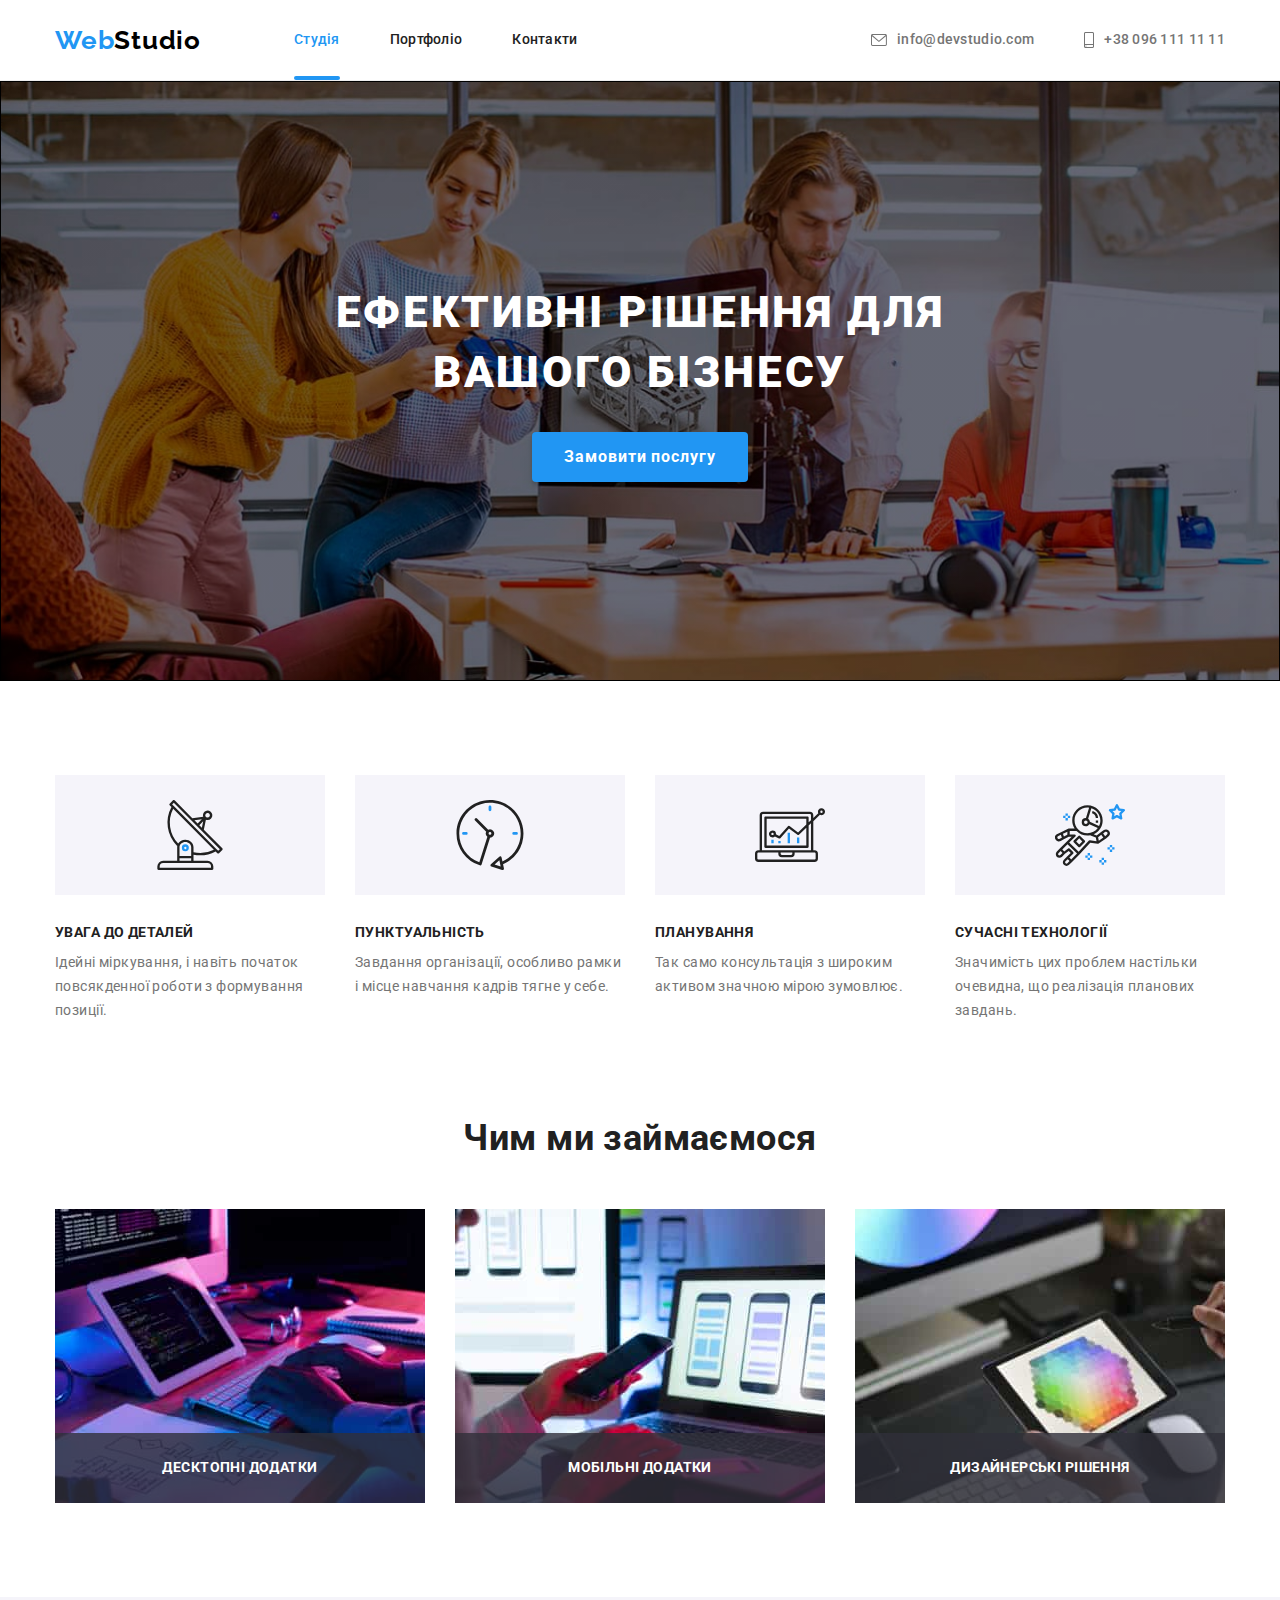
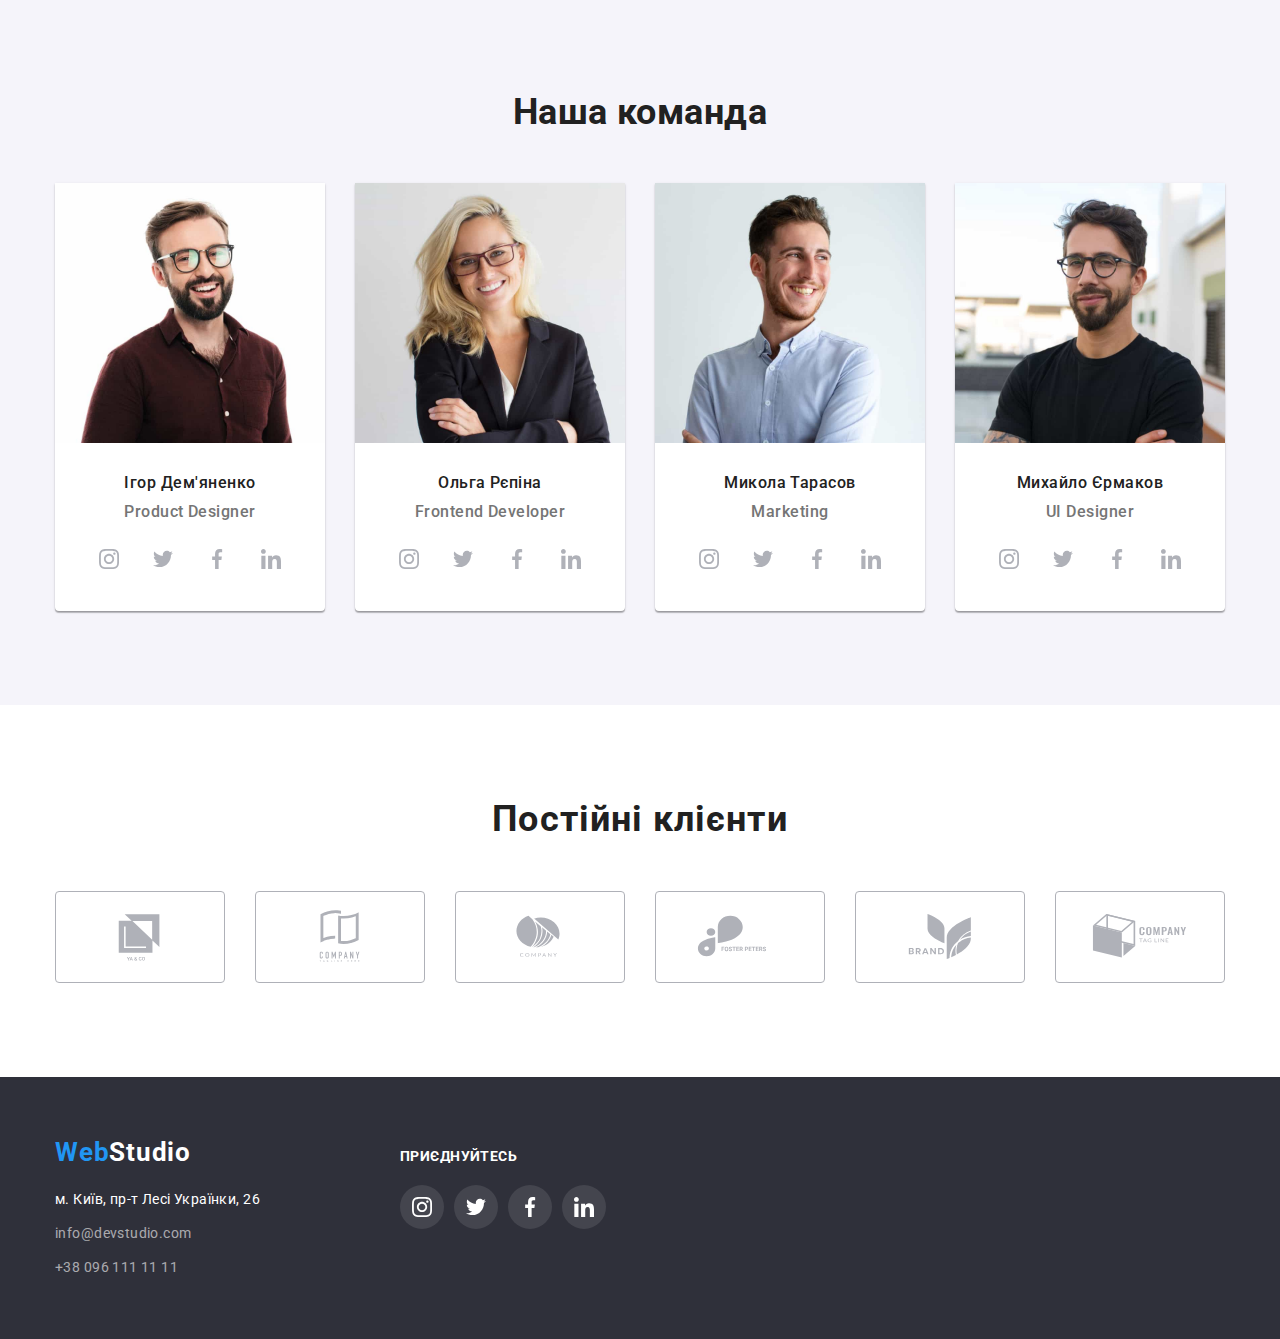
==== index.html @ c9648f17 "DZ_5" ====
<!DOCTYPE html>
<html lang="uk">
<head>
    <meta charset="UTF-8">
    <meta http-equiv="X-UA-Compatible" content="IE=edge">
    <meta name="viewport" content="width=device-width, initial-scale=1.0">
    <title>WebStudio</title>
    <link rel="preconnect" href="https://fonts.googleapis.com">
    <link rel="preconnect" href="https://fonts.gstatic.com" crossorigin>
    <link href="https://fonts.googleapis.com/css2?family=Oleo+Script&family=Raleway:wght@700&family=Roboto:wght@400;500;700;900&display=swap" rel="stylesheet">
    <link rel="stylesheet" href="https://cdnjs.cloudflare.com/ajax/libs/modern-normalize/1.1.0/modern-normalize.min.css" />
    <link rel="stylesheet" href="./css/style.css" />
</head>
<body>

    <!--Шапка сайту-->
    <header class="header">
        <div class="container nav-contact">
            <!--Навігація-->
            <nav class="header-nav">
                <a href="./index.html" class="header-logo link">
                    <span class="accent">Web</span>Studio
                </a>  
                <ul class="header-nav-list list">
                    <li class="item"><a class="header-link current link" href="./index.html">Студія</a></li>
                    <li class="item"><a class="header-link link" href="./portfolio.html">Портфоліо</a></li>
                    <li class="item"><a class="header-link link" href="">Контакти</a></li>
                </ul>
            </nav>
            
            <!--Контакти-->
            <ul class="header-contact-list list">
                <li class="item">
                    <a href="mailto:info@devstudio.com" class="header-contact header-mail link">
                        <svg width="16" height="12" class="contact-icon">
                            <use href="./images/icons.svg#icon-envelope"></use>
                        </svg>info@devstudio.com</a>
                </li>
                <li class="item">
                    <a href="tel:+380961111111" class="header-contact header-tel link">
                        <svg width="10" height="16" class="contact-icon">
                            <use href="./images/icons.svg#icon-smartphone"></use>
                        </svg>+38 096 111 11 11</a>
                </li>      
            </ul>
        </div>
    </header>

    <!--Main-->
    <main>

        <!--Герой-->
        
        <section class="section-hero">
            <h1 class="hero-title">Ефективні рішення для<br>вашого бізнесу</h1>
            <button type="button" class="hero-btn btn" data-modal-open="">Замовити послугу</button>
        </section>
       
        <section class="section-properties">
            <div class="container">
                 <!--Прихований заголовок-->
                <h2 class="visually-hidden">Необхідні властивості характеру</h2>

                <ul class="properties-list list">
                    <li class="item icon-antena">
                        <h3 class="properties-title">УВАГА ДО ДЕТАЛЕЙ</h3>
                        <p class="properties-text">Ідейні міркування, і навіть початок повсякденної роботи з формування позиції.</p>
                    </li>
                    <li class="item icon-clock">
                        <h3 class="properties-title">ПУНКТУАЛЬНІСТЬ</h3>
                        <p class="properties-text">Завдання організації, особливо рамки і місце навчання кадрів тягне у себе.</p>
                    </li>
                    <li class="item icon-diagram">
                        <h3 class="properties-title">ПЛАНУВАННЯ</h3>
                        <p class="properties-text">Так само консультація з широким активом значною мірою зумовлює.</p>
                    </li>
                    <li class="item icon-cosmo">
                        <h3 class="properties-title">СУЧАСНІ ТЕХНОЛОГІЇ</h3>
                        <p class="properties-text">Значимість цих проблем настільки очевидна, що реалізація планових завдань.</p>
                    </li>
                </ul>
            </div>
        </section>

        <section class="section-employment">
            <div class="container">
                <h2 class="employment-title">Чим ми займаємося</h2>
                <ul class="employment-list list">
                    <li class="employment-item">
                        <div class="employment-box">
                            <img src="./images/box_1.jpg" alt="картинка алгоритму" width="370">
                            <p class="image-label">Десктопні додатки</p>
                        </div>
                    </li>
                    <li class="employment-item">
                        <div class="employment-box">
                            <img src="./images/box_2.jpg" alt="картинка схеми сайту" width="370">
                            <p class="image-label">Мобільні додатки</p>
                        </div>
                    </li>
                    <li class="employment-item">
                        <div class="employment-box">
                            <img src="./images/box_3.jpg" alt="картинка вибору кольору" width="370">
                            <p class="image-label">Дизайнерські рішення</p>
                        </div>
                    </li>
                </ul>
            </div>
        </section>

        <section class="section-team">
            <div class="container">
                <h2 class="team-title">Наша команда</h2>
                <ul class="team-list list">
                    <li class="team-item">
                        <img src="./images/img_1.jpg" alt="фото Ігора Дем'яненко" width="270">
                        <h3 class="team-info">Ігор Дем'яненко</h3>
                        <p class="team-text">Product Designer</p>
                        <ul class="team-soc-list list">
                            <li class="team-soc-item">
                                <a href="#" class="team-soc-link link">
                                    <svg width="20" height="20" class="team-soc-icon">
                                        <use href="./images/icons.svg#icon-instagram"></use>
                                    </svg>
                                </a>
                            </li>
                            <li class="team-soc-item">
                                <a href="#" class="team-soc-link link">
                                    <svg width="20" height="20" class="team-soc-icon">
                                        <use href="./images/icons.svg#icon-twitter"></use>
                                    </svg>
                                </a>
                            </li>
                            <li class="team-soc-item">
                                <a href="#" class="team-soc-link link">
                                    <svg width="20" height="20" class="team-soc-icon">
                                        <use href="./images/icons.svg#icon-facebook"></use>
                                    </svg>
                                </a>
                            </a></li>
                            <li class="team-soc-item">
                                <a href="#" class="team-soc-link link">
                                    <svg width="20" height="20" class="team-soc-icon">
                                        <use href="./images/icons.svg#icon-linkedin"></use>
                                    </svg>
                                </a>
                            </li>
                        </ul>

                    </li>
                    <li class="team-item">
                        <img src="./images/img_2.jpg" alt="фото Ольги Рєпіної" width="270">
                        <h3 class="team-info">Ольга Рєпіна</h3>
                        <p class="team-text">Frontend Developer</p>
                        <ul class="team-soc-list list">
                            <li class="team-soc-item">
                                <a href="#" class="team-soc-link link">
                                    <svg width="20" height="20" class="team-soc-icon">
                                        <use href="./images/icons.svg#icon-instagram"></use>
                                    </svg>
                                </a>
                            </li>
                            <li class="team-soc-item">
                                <a href="#" class="team-soc-link link">
                                    <svg width="20" height="20" class="team-soc-icon">
                                        <use href="./images/icons.svg#icon-twitter"></use>
                                    </svg>
                                </a>
                            </li>
                            <li class="team-soc-item">
                                <a href="#" class="team-soc-link link">
                                    <svg width="20" height="20" class="team-soc-icon">
                                        <use href="./images/icons.svg#icon-facebook"></use>
                                    </svg>
                                </a>
                            </a></li>
                            <li class="team-soc-item">
                                <a href="#" class="team-soc-link link">
                                    <svg width="20" height="20" class="team-soc-icon">
                                        <use href="./images/icons.svg#icon-linkedin"></use>
                                    </svg>
                                </a>
                            </li>
                        </ul>
                    </li>
                    <li class="team-item">
                        <img src="./images/img_3.jpg" alt="фото Миколи Тарасова" width="270">
                        <h3 class="team-info">Микола Тарасов</h3>
                        <p class="team-text">Marketing</p>
                        <ul class="team-soc-list list">
                            <li class="team-soc-item">
                                <a href="#" class="team-soc-link link">
                                    <svg width="20" height="20" class="team-soc-icon">
                                        <use href="./images/icons.svg#icon-instagram"></use>
                                    </svg>
                                </a>
                            </li>
                            <li class="team-soc-item">
                                <a href="#" class="team-soc-link link">
                                    <svg width="20" height="20" class="team-soc-icon">
                                        <use href="./images/icons.svg#icon-twitter"></use>
                                    </svg>
                                </a>
                            </li>
                            <li class="team-soc-item">
                                <a href="#" class="team-soc-link link">
                                    <svg width="20" height="20" class="team-soc-icon">
                                        <use href="./images/icons.svg#icon-facebook"></use>
                                    </svg>
                                </a>
                            </a></li>
                            <li class="team-soc-item">
                                <a href="#" class="team-soc-link link">
                                    <svg width="20" height="20" class="team-soc-icon">
                                        <use href="./images/icons.svg#icon-linkedin"></use>
                                    </svg>
                                </a>
                            </li>
                        </ul>
                    </li>
                    <li class="team-item">
                        <img src="./images/img_4.jpg" alt="фото Михайла Єрмакова" width="270">
                        <h3 class="team-info">Михайло Єрмаков</h3>
                        <p class="team-text">UI Designer</p>
                        <ul class="team-soc-list list">
                            <li class="team-soc-item">
                                <a href="#" class="team-soc-link link">
                                    <svg width="20" height="20" class="team-soc-icon">
                                        <use href="./images/icons.svg#icon-instagram"></use>
                                    </svg>
                                </a>
                            </li>
                            <li class="team-soc-item">
                                <a href="#" class="team-soc-link link">
                                    <svg width="20" height="20" class="team-soc-icon">
                                        <use href="./images/icons.svg#icon-twitter"></use>
                                    </svg>
                                </a>
                            </li>
                            <li class="team-soc-item">
                                <a href="#" class="team-soc-link link">
                                    <svg width="20" height="20" class="team-soc-icon">
                                        <use href="./images/icons.svg#icon-facebook"></use>
                                    </svg>
                                </a>
                            </a></li>
                            <li class="team-soc-item">
                                <a href="#" class="team-soc-link link">
                                    <svg width="20" height="20" class="team-soc-icon">
                                        <use href="./images/icons.svg#icon-linkedin"></use>
                                    </svg>
                                </a>
                            </li>
                        </ul>

                    </li>
                </ul>
            </div>
        </section>
        <section class="section-client">
            <div class="container">
                <h2 class="client-title">Постійні клієнти</h2>
                <ul class="client-list list">
                    <li class="client-item">
                        <a href="#" class="client-link link">
                            <svg width="106" height="60" class="client-icon">
                                <use href="./images/icons.svg#icon-Logo_1"></use>
                            </svg>
                        </a>
                    </li>
                    <li class="client-item">
                        <a href="#" class="client-link link">
                            <svg width="106" height="60" class="client-icon">
                                <use href="./images/icons.svg#icon-Logo_2"></use>
                            </svg>
                        </a>
                    </li>
                    <li class="client-item">
                        <a href="#" class="client-link link">
                            <svg width="106" height="60" class="client-icon">
                                <use href="./images/icons.svg#icon-Logo_3"></use>
                            </svg>
                        </a>
                    </li>
                    <li class="client-item">
                        <a href="#" class="client-link link">
                            <svg width="106" height="60" class="client-icon">
                                <use href="./images/icons.svg#icon-Logo_4"></use>
                            </svg>
                        </a>
                    </li>
                    <li class="client-item">
                        <a href="#" class="client-link link">
                            <svg width="106" height="60" class="client-icon">
                                <use href="./images/icons.svg#icon-Logo_5"></use>
                            </svg>
                        </a>
                    </li>
                    <li class="client-item">
                        <a href="#" class="client-link link">
                            <svg width="106" height="60" class="client-icon">
                                <use href="./images/icons.svg#icon-Logo_6"></use>
                            </svg>
                        </a>
                    </li>
                </ul>
            </div>
            
        </section>
    </main>

    <!---Футер-->
    <footer class="footer">
        <div class="container footer-block">
            <div class="footer-contact">
                <a href="./index.html" class="footer-logo link">
                    <span class="accent">Web</span>Studio
                </a>
                <address>
                    <ul class="footer-contact-list list">
                        <li class="item">
                            <a href="https://goo.gl/maps/PAnnSUerjHj3gwqy8" class="footer-contact add link" target="_blank" rel="noopener noreferrer">м. Київ, пр-т Лесі Українки, 26</a>
                        </li>
                        <li class="item">
                            <a href="mailto:info@devstudio.com" class="footer-contact link">info@devstudio.com</a>
                        </li>
                        <li class="item">
                            <a href="tel:+380961111111" class="footer-contact link">+38 096 111 11 11</a>
                        </li>
                    </ul>
                </address>
            </div>
            <div class="footer-soc">
                <p class="footer-icon-text">Приєднуйтесь</p>
                <ul class="footer-soc-list list">
                    <li class="footer-soc-item">
                        <a href="#" class="footer-soc-link link">
                            <svg width="20" height="20" class="footer-soc-icon">
                                <use href="./images/icons.svg#icon-instagram"></use>
                            </svg>
                        </a>
                    </li>
                    <li class="footer-soc-item">
                        <a href="#" class="footer-soc-link link">
                            <svg width="20" height="20" class="footer-soc-icon">
                                <use href="./images/icons.svg#icon-twitter"></use>
                            </svg>
                        </a>
                    </li>
                    <li class="footer-soc-item">
                        <a href="#" class="footer-soc-link link">
                            <svg width="20" height="20" class="footer-soc-icon">
                                <use href="./images/icons.svg#icon-facebook"></use>
                            </svg>
                        </a>
                    </a></li>
                    <li class="footer-soc-item">
                        <a href="#" class="footer-soc-link link">
                            <svg width="20" height="20" class="footer-soc-icon">
                                <use href="./images/icons.svg#icon-linkedin"></use>
                            </svg>
                        </a>
                    </li>
                </ul>
            </div>
        </div>
    </footer>

   <!---Модальне вікно-->
    <div class="backdrop is-hidden" data-modal>
        <div class="modal">
          <button type="button" class="modal-close-button" data-modal-close>
            <svg class="modal-close-icon">
              <use href="./images/close-black-18dp.svg">
              </use>
            </svg>
          </button>
        </div>
    </div>
    <script src="./js/modal.js"></script>        
</body>
</html>
---- css/style.css ----
:root {
    --primary-text-color:#757575;
    --title-text-color:#212121;
    --accent-color:#2196F3;
    --primary-white-color:#ffffff;
    --background-color: #2F303A;
    --background-color_2: #F5F4FA;
    --border-color: #EEEEEE;
    --hover-color: #000000;
    --icon-color: #AFB1B8;
    --background-color-hero: #C4C4C4;
}

/*-задаємо загальні властивості-*/
body {
    font-family: 'Roboto', sans-serif;
    font-size: 14px;
    letter-spacing: 0.03em;
    color: var(--primary-text-color);
    background-color: var(--primary-white-color);
}
img {
    display: block;
    width: 100%;
    height: auto;
}
.container {
    margin-left: auto;
    margin-right: auto;
    width: 1200px;
    padding-left: 15px;
    padding-right: 15px;
}
.link {
    text-decoration: none;
}
.list {
    list-style: none;
    padding: 0;
    margin: 0;
}
 .accent {
    color: var(--accent-color);
 }
 .visually-hidden {
    position: absolute;
    width: 1px;
    height: 1px;
    margin: -1px;
    border: 0;
    padding: 0;
    
    white-space: nowrap;
    clip-path: inset(100%);
    clip: rect(0 0 0 0);
    overflow: hidden;
  }
  .btn {
    display: inline-block;
    border-radius: 4px;
    
    font-family: 'Roboto', sans-serif;
    font-size: 16px;
    text-align: center;
    border: none;
    cursor: pointer;
  }

/*---------------HEADER---------------*/
.header {
    border-bottom: 1px solid var(--border-color);
}
.header-logo {
    font-family: 'Raleway', sans-serif;
    font-weight: 700;
    font-size: 26px;
    line-height: 1.19;
    letter-spacing: 0.03em;    
    color: var(--hover-color);   
}
.header-link,
.header-contact {
    font-weight: 500;
   
    line-height: 1.14;
    letter-spacing: 0.02em;
}
.header-nav-list {
    display:flex;
    margin-left: 93px;
}
.header-nav-list .item + .item {
    margin-left: 50px;
}
.header-nav-list .header-link {
    display: block;
    padding-top: 32px;
    padding-bottom: 32px;
}
.header-nav {
    display: flex;
    align-items: center;
}
.nav-contact {
    display: flex;
    align-items: center;
}
.header-contact-list .item + .item {
    margin-left: 50px;
}
.header-contact-list {
    display: flex;
    margin-left: auto;
}
.header-link {
    position: relative;

    color: var(--title-text-color);
}
.header-nav-list .header-link:hover,
.header-nav-list .header-link:focus {
    color: var(--accent-color);
}
.header-nav-list .header-link.current {
    color: var(--accent-color);
}

.header-contact {
    width: 100%;
    height: 100%;
    display: flex;
    justify-content: center;
    align-items: center;

    color: var(--primary-text-color);   
}
.header-contact:hover,
.header-contact:focus {
    color: var(--accent-color);
}
.header-contact:hover .contact-icon,
.header-contact:focus .contact-icon {
    fill: var(--accent-color);
}
.contact-icon {
    margin-right: 10px;
    fill: currentColor;
}
.current::after {
    position: absolute;
    content: "";
    bottom: 0;
    left: 0;
    width: 100%;
    height: 4px;
    background-color: var(--accent-color);
    border-radius: 2px;
}

/*---------------HERO---------------*/
.section-hero {
    text-align: center;
    padding-top: 200px;
    padding-bottom: 200px;
    max-width: 1600px;
    height: 600px;
    margin-right: auto;
    margin-left: auto;
    background-image: linear-gradient(rgba(0, 0, 0, 0.25), rgba(0, 0, 0, 0.25)), url('../images/hero_img-min.jpg');
    background-repeat: no-repeat;
    background-size: cover;
    background-position: center;
    border: 1px solid var(--hover-color);
    background-color: var(--background-color-hero);
}
.hero-title {
    display: block;
    margin-top: 0;
    margin-bottom: 30px;

    font-weight: 900;
    font-size: 44px;
    line-height: 60px;
    letter-spacing: 0.06em;
    text-transform: uppercase;
    color: var(--primary-white-color);
}
.hero-btn {
    padding: 10px 32px;

    font-weight: 700;
    font-size: 16px;
    line-height: 30px;
    letter-spacing: 0.06em;
    
    color: var(--primary-white-color);
    background: var(--accent-color);
    box-shadow: 0px 4px 4px rgba(0, 0, 0, 0.15);
}
.hero-btn:hover,
.hero-btn:focus {
    background-color: var(--hover-color);
}

/*---------------PROPERTIES---------------*/
.section-properties {
    margin: 0;
    padding-top: 94px;
    padding-bottom: 94px;
}
.properties-list {
    display: flex;
    flex-wrap: wrap;
    margin-top: 0;
    margin-bottom: 0;
}
.properties-list > .item::before {
    display: block;
    content: "";
    height: 120px;
    background-repeat: no-repeat;
    background-position: center;
    background-color: var(--background-color_2);
    margin-bottom: 30px;
}
.icon-antena::before {
    background-image: url("../images/antenna.svg");
}
.icon-clock::before {
    background-image: url("../images/clock.svg");
}
.icon-diagram::before {
    background-image: url("../images/diagram.svg");
}
.icon-cosmo::before {
    background-image: url("../images/astronaut.svg");
}
.properties-title {
    margin-top: 0;
    margin-bottom: 10px;

    font-weight: 700;
    font-size: 14px;
    line-height: 1.14;
    letter-spacing: 0.03em;
    text-transform: uppercase;
    color: var(--title-text-color);
}
.properties-list .item {
    width: 270px;
}
.properties-list .item + .item {
    margin-left: 30px;
}    
.properties-text {
    margin-top: 0;
    margin-bottom: 0;
    line-height: 1.71;
}

/*---------------EMPLOYMENT---------------*/
.section-employment {
    margin: 0;
    padding-bottom: 94px;

    text-align: center;
}
.employment-list {
    display: flex;
}
.employment-list > .employment-item {
    width: calc((100% - 60px) / 3);
    margin-top: 0;
    margin-bottom: 0;
    margin-right: 30px;
}
.employment-list > .employment-item:nth-child(3n) {
    margin-right: 0;
}
.employment-title,
.team-title {
    font-weight: 700;
    font-size: 36px;
    line-height: 1.17;
    color: var(--title-text-color);
}
.employment-title {
    margin-top: 0;
    margin-bottom: 50px;
}
.employment-box {
    position: relative;
}
.image-label {
    position: absolute;
    left: 0;
    bottom: 0;
    padding-top: 27px;
    padding-bottom: 27px;
    margin-bottom: 0;
    width: 100%;

    font-weight: 700;
    font-size: 14px;
    line-height: 1.14;
    text-align: center;
    letter-spacing: 0.03em;
    text-transform: uppercase;

    color: var(--primary-white-color);
    background: rgba(47, 48, 58, 0.8);


}

/*---------------TEAM---------------*/
.section-team {
    padding-top: 94px;
    padding-bottom: 94px;

    text-align: center;

    background-color: var(--background-color_2);
}
.team-list > .team-item + .team-item {
    margin-left: 30px;
}
.team-list {
    display: flex;
}
.team-list > .team-item {
    width: 270px;
    
    background: var(--primary-white-color);
    box-shadow: 0px 1px 3px rgba(0, 0, 0, 0.12), 0px 1px 1px rgba(0, 0, 0, 0.14), 0px 2px 1px rgba(0, 0, 0, 0.2);
    border-radius: 0px 0px 4px 4px;
}
.team-title {
    margin-top: 0;
    margin-bottom: 50px;
}
.team-info,
.team-text {
    font-weight: 500;
    font-size: 16px;
    line-height: 1.19;
    text-align: center;
    letter-spacing: 0.03em;
    color: var(--title-text-color);
}
.team-info {
    margin-top: 30px;
    margin-bottom: 10px;
}
.team-text {
    margin-top: 0;
    margin-bottom: 16px;

    color: var(--primary-text-color);
}
.team-soc-list {
    display: flex;
    justify-content: center;
    align-items: center;
    margin-bottom: 30px;
}
.team-soc-item {
    width: 44px;
    height: 44px;
}
.team-soc-item:not(:last-child) {
    margin-right: 10px;
}
.team-soc-link {
    width: 100%;
    height: 100%;
    display: flex;
    background-color: var(--primary-white-color);
    border-radius: 50%;
    justify-content: center;
    align-items: center;
    color: var(--icon-color);
}
.team-soc-link:hover {
    background-color: var(--accent-color);
    fill: var(--primary-white-color);
}
.team-soc-link:hover .team-soc-icon{
    fill: var(--primary-white-color);
}
.team-soc-icon {
    fill: currentColor;
}

/*---------------CLIENT---------------*/
.section-client {
    padding-top: 94px;
    padding-bottom: 94px;

    text-align: center;
    background-color: var(--primary-white-color);
}
.client-title {
    margin-top: 0;
    margin-bottom: 50px;

    font-weight: 700;
    font-size: 36px;
    line-height: 1.16;
    text-align: center;
    letter-spacing: 0.03em;
    color: var(--title-text-color);
}
.client-list {
    display: flex;
    justify-content: center;
    align-items: center;
}
.client-item {    
    width: 172px;
    height: 92px;
}
.client-item:not(:last-child) {
    margin-right: 30px;
}
.client-item:hover,
.client-item:focus {
    border: 1px solid var(--accent-color);
}
.client-link {
    width: 100%;
    height: 100%;
    display: flex;
    justify-content: center;
    align-items: center;
    color: var(--icon-color);
    border: 1px solid var(--icon-color);
    border-radius: 4px;
}
.client-link:hover,
.client-link:focus {
    fill: var(--accent-color);
    border: 1px solid var(--accent-color);
}
.client-link:hover .client-icon {
    fill: var(--accent-color);
}
.client-icon {
    fill: currentColor;
}

/*---------------PORTFOLIO---------------*/
.section-portfolio {
    margin-top: 0;
    margin-bottom: 94px;
    padding-top: 94px;
}
.portfolio-list {
    display: flex;
    justify-content: center;
    margin-bottom: 34px;
}
.portfolio-list .item + .item {
    margin-left: 8px;  
}
.portfolio-btn {
    padding: 6px 22px;
    margin-top: 0;

    font-weight: 500;
    line-height: 1.63;
    letter-spacing: 0.03em;
    color: var(--title-text-color);
    background: var(--background-color_2);
    border-radius: 4px;
}
.portfolio-btn:hover,
.portfolio-btn:focus {
    color: var(--primary-white-color);
    background: var(--accent-color);
    box-shadow: 0px 3px 1px rgba(0, 0, 0, 0.1), 0px 1px 2px rgba(0, 0, 0, 0.08), 0px 2px 2px rgba(0, 0, 0, 0.12);
}
.portfolio-item {
    padding-top: 20px;
    padding-right: 24px;
    padding-bottom: 20px;
    padding-left: 24px;
}
.portfolio-link {
    display: block;
    background: var(--primary-white-color);
    border-right: 1px solid var(--border-color);
    border-bottom: 1px solid var(--border-color);
    border-left: 1px solid var(--border-color);  
}
.portfolio-link:hover,
.portfolio-link:focus {
    box-shadow: 0px 1px 1px rgba(0, 0, 0, 0.12), 0px 4px 4px rgba(0, 0, 0, 0.06), 1px 4px 6px rgba(0, 0, 0, 0.16);
}
.portfolio-img-list {
    display: flex;
    flex-wrap: wrap;
}
.portfolio-img-list > .item {
    width: calc((100% - 60px) / 3);
    margin-right: 30px;
    margin-bottom: 30px;

    background: var(--primary-white-color);
}
.portfolio-img-list >.item:nth-child(3n) {
    margin-right: 0;
}
.portfolio-img-list >.item:nth-last-child(-n + 3) {
    margin-bottom: 0;
}
.portfolio-title {
    margin-top: 20px;
    margin-right: 24px;
    margin-left: 24px;
    margin-bottom: 4px;

    font-weight: 700;
    font-size: 18px;
    line-height: 2.00;
    letter-spacing: 0.06em;
    color: var(--title-text-color);
}
.portfolio-text {
    margin-top: 0;
    margin-right: 24px;
    margin-bottom: 20px;
    margin-left: 24px;

    font-size: 16px;
    line-height: 1.86x;
    letter-spacing: 0.03em;
    color: var(--primary-text-color);
}

/*---------------FOOTER---------------*/
.footer {
    padding-top: 60px;
    padding-bottom: 60px;
    margin-right: auto;
    margin-left: auto;

    background-color: var(--background-color);
}
.footer-logo{
    display: inline-block;
    margin-top: 0;
    margin-bottom: 20px;

    font-weight: 700;
    font-size: 26px;
    line-height: 1.19;
    letter-spacing: 0.03em;
    color: var(--primary-white-color);
}
.footer-contact-list .item:not(:last-of-type) {
    margin-top: 0;
    margin-bottom: 10px;
}
.footer-contact a[href="https://goo.gl/maps/PAnnSUerjHj3gwqy8"] {
    color: var(--primary-white-color);
}    
.footer-contact {
    font-style: normal;
    line-height: 1.71;
    letter-spacing: 0.03em;
    color: rgba(255, 255, 255, 0.6);
}
.footer-contact:hover,
.footer-contact:focus {
    color: var(--accent-color);
}
.add {
    color: var(--primary-white-color);
}
.footer-icon-text {
    margin-top: 0;
    margin-bottom: 20px;
    font-weight: 700;
    font-size: 14px;
    line-height: 1.14;
    letter-spacing: 0.03em;
    text-transform: uppercase;
    color:var(--primary-white-color)
}
.footer-soc-list {
    display: flex;
    justify-content: center;
    align-items: center;
}
.footer-soc-item {
    width: 44px;
    height: 44px;
}
.footer-soc-item:not(:last-child) {
    margin-right: 10px;
}
.footer-soc-link {
    width: 100%;
    height: 100%;
    display: flex;
    justify-content: center;
    align-items: center;

    background-color: rgba(255, 255, 255, 0.1);
    border-radius: 50%;
    color: var(--primary-white-color);
}
.footer-soc-link:hover {
    background-color: var(--accent-color);
}
.footer-soc-icon {
    fill: currentColor;
}
.footer-block {
    display: flex;
    align-items: baseline;
}
.footer-contact {
    margin-right: 70px;
}

/*---------------MODAL---------------*/
.backdrop.is-hidden{
    opacity: 0;
    pointer-events: none;
    
}
.backdrop {
    position: fixed;
    top: 0;
    left: 0;
    width: 100%;
    height: 100%;
    background-color: rgba(0, 0, 0, 0.2);
    transition: opacity 250ms cubic-bezier(0.4, 0, 0.2, 1);
}
.modal{
    position: absolute;
    top: 50%;
    left: 50%;
    transform: translate(-50%, -50%);

    width: 528px;
    height: 581px;

    background-color: var(--primary-white-color);
    box-shadow: 0px 1px 3px rgba(0, 0, 0, 0.12), 0px 1px 1px rgba(0, 0, 0, 0.14), 0px 2px 1px rgba(0, 0, 0, 0.2);
    border-radius: 4px;
}
.modal-close-button {
    position: absolute;
    top: 8px;
    right: 8px;

    padding: 0;
    width: 30px;
    height: 30px;
    border-radius: 50%;
    fill: var(--hover-color);
}
.modal-close-icon {
    width: 18px;
    height: 18px;
    fill: var(--hover-color);
    z-index: 3;
}
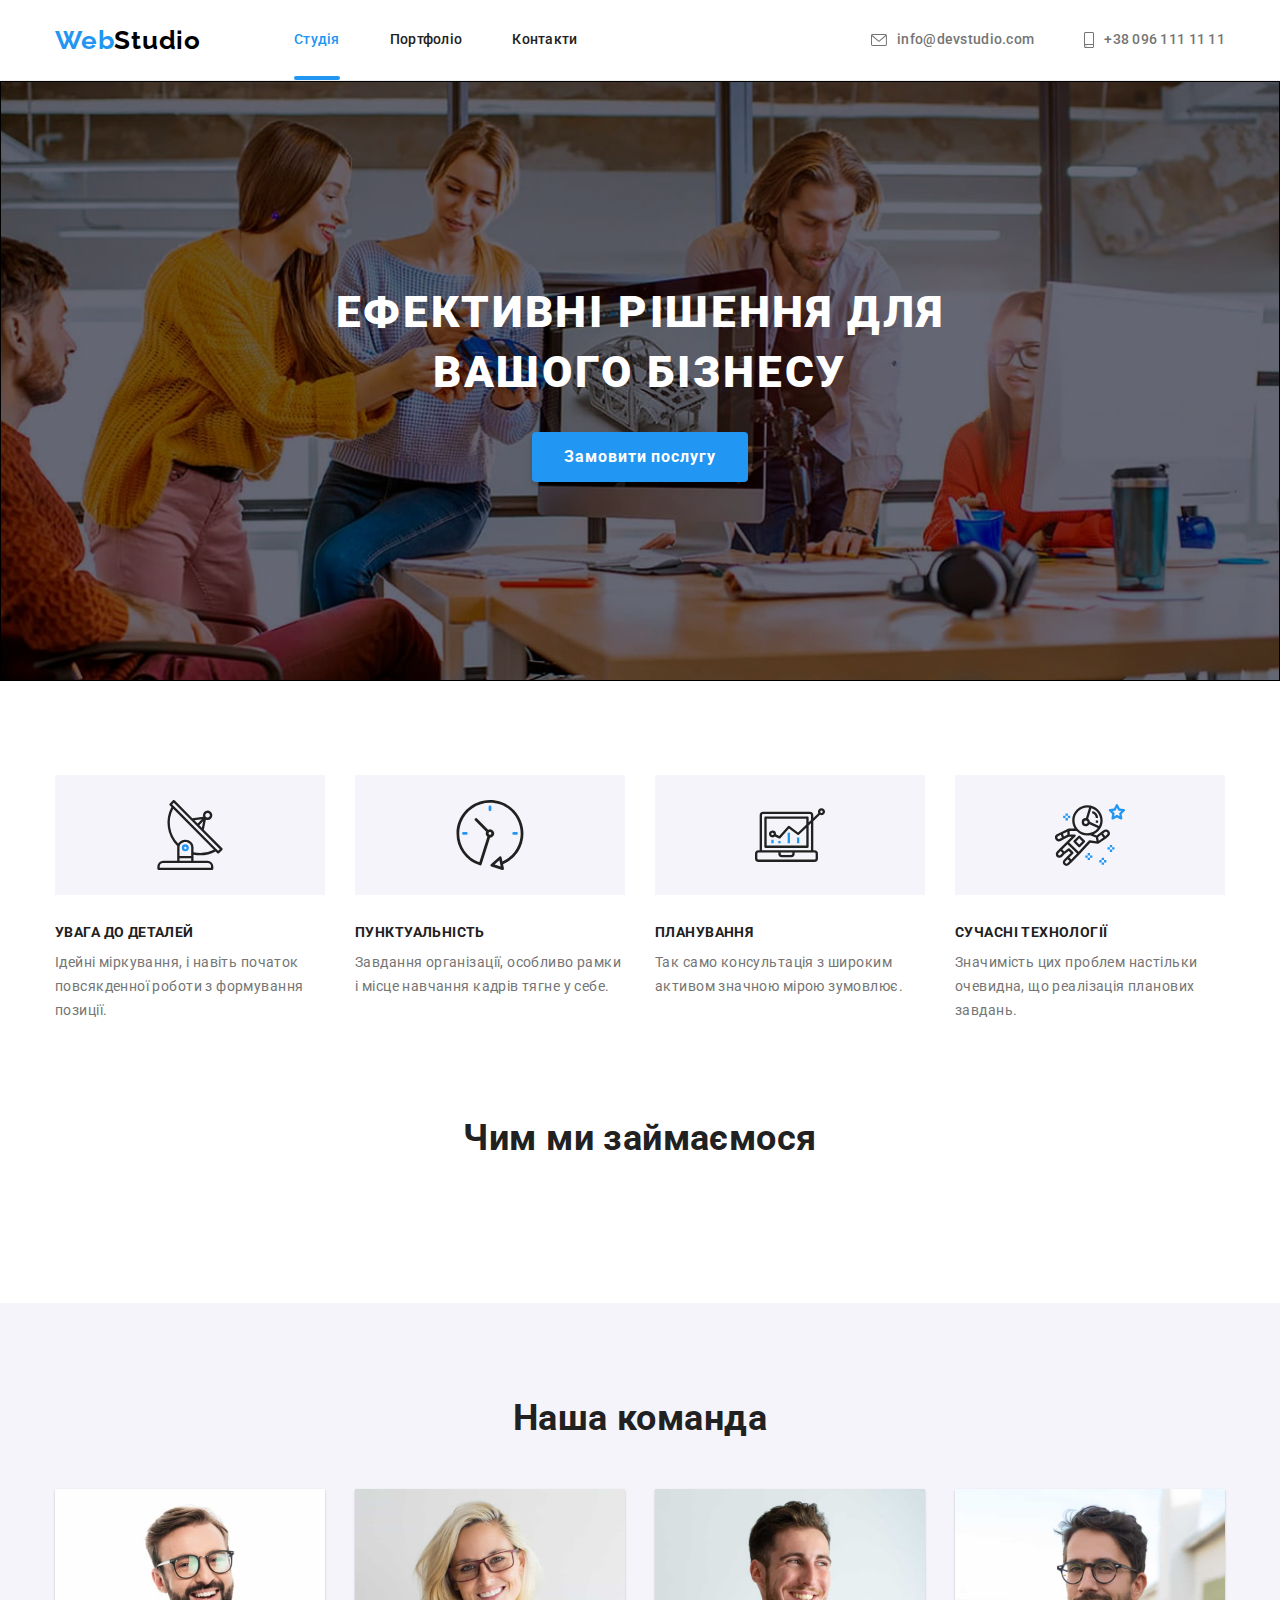
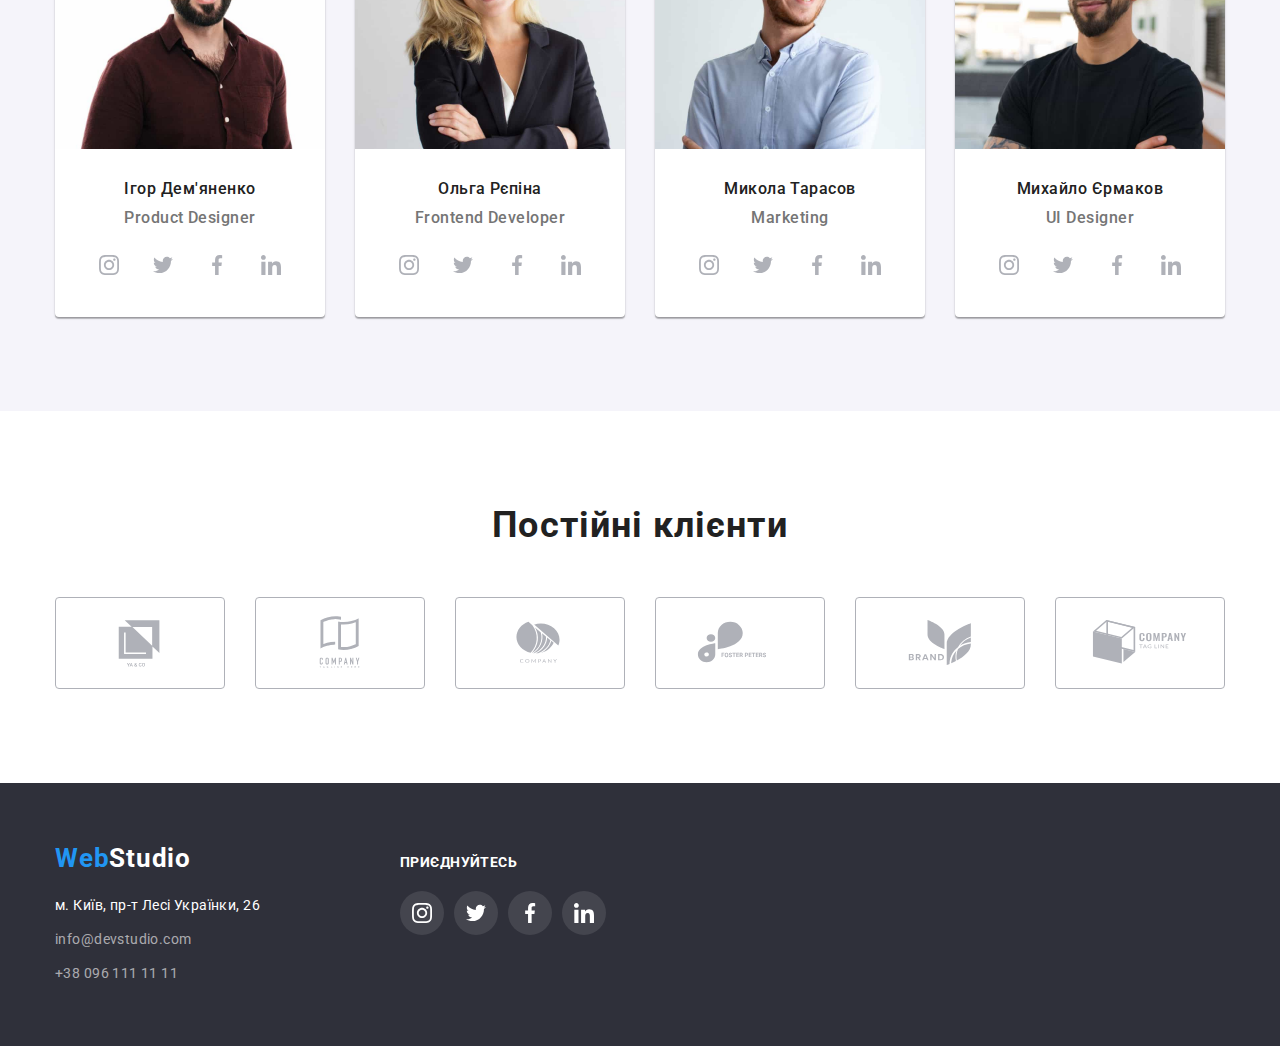
==== commit 11405968: "DZ_5" ====
--- a/index.html
+++ b/index.html
@@ -370,9 +370,8 @@
     <div class="backdrop is-hidden" data-modal>
         <div class="modal">
           <button type="button" class="modal-close-button" data-modal-close>
-            <svg class="modal-close-icon">
-              <use href="./images/close-black-18dp.svg">
-              </use>
+            <svg width="20" height="20" class="modal-close-icon">
+              <use href="../Vector.svg"></use>
             </svg>
           </button>
         </div>
--- a/css/style.css
+++ b/css/style.css
@@ -267,8 +267,22 @@
 }
 .employment-list {
     display: flex;
+
+    position: relative;
+    overflow: hidden;
+}
+.employment-list:hover {
+    transform: translateY(0);
 }
 .employment-list > .employment-item {
+    position: absolute;
+    top: 0;
+    left: 0;
+    width: 100%;
+    height: 100%;
+    transform: translateY(-100%);
+    transition: transform 250ms ease;
+
     width: calc((100% - 60px) / 3);
     margin-top: 0;
     margin-bottom: 0;
@@ -287,30 +301,6 @@
 .employment-title {
     margin-top: 0;
     margin-bottom: 50px;
-}
-.employment-box {
-    position: relative;
-}
-.image-label {
-    position: absolute;
-    left: 0;
-    bottom: 0;
-    padding-top: 27px;
-    padding-bottom: 27px;
-    margin-bottom: 0;
-    width: 100%;
-
-    font-weight: 700;
-    font-size: 14px;
-    line-height: 1.14;
-    text-align: center;
-    letter-spacing: 0.03em;
-    text-transform: uppercase;
-
-    color: var(--primary-white-color);
-    background: rgba(47, 48, 58, 0.8);
-
-
 }
 
 /*---------------TEAM---------------*/
@@ -629,7 +619,7 @@
 .backdrop.is-hidden{
     opacity: 0;
     pointer-events: none;
-    
+    overflow: visible;
 }
 .backdrop {
     position: fixed;
@@ -655,19 +645,11 @@
 }
 .modal-close-button {
     position: absolute;
-    top: 8px;
-    right: 8px;
-
-    padding: 0;
+    top: 10px;
+    right: 10px;
     width: 30px;
     height: 30px;
+    background-color: transparent;
+    border: 1px solid #999999;
     border-radius: 50%;
-    fill: var(--hover-color);
-}
-.modal-close-icon {
-    width: 18px;
-    height: 18px;
-    fill: var(--hover-color);
-    z-index: 3;
-}
-  +}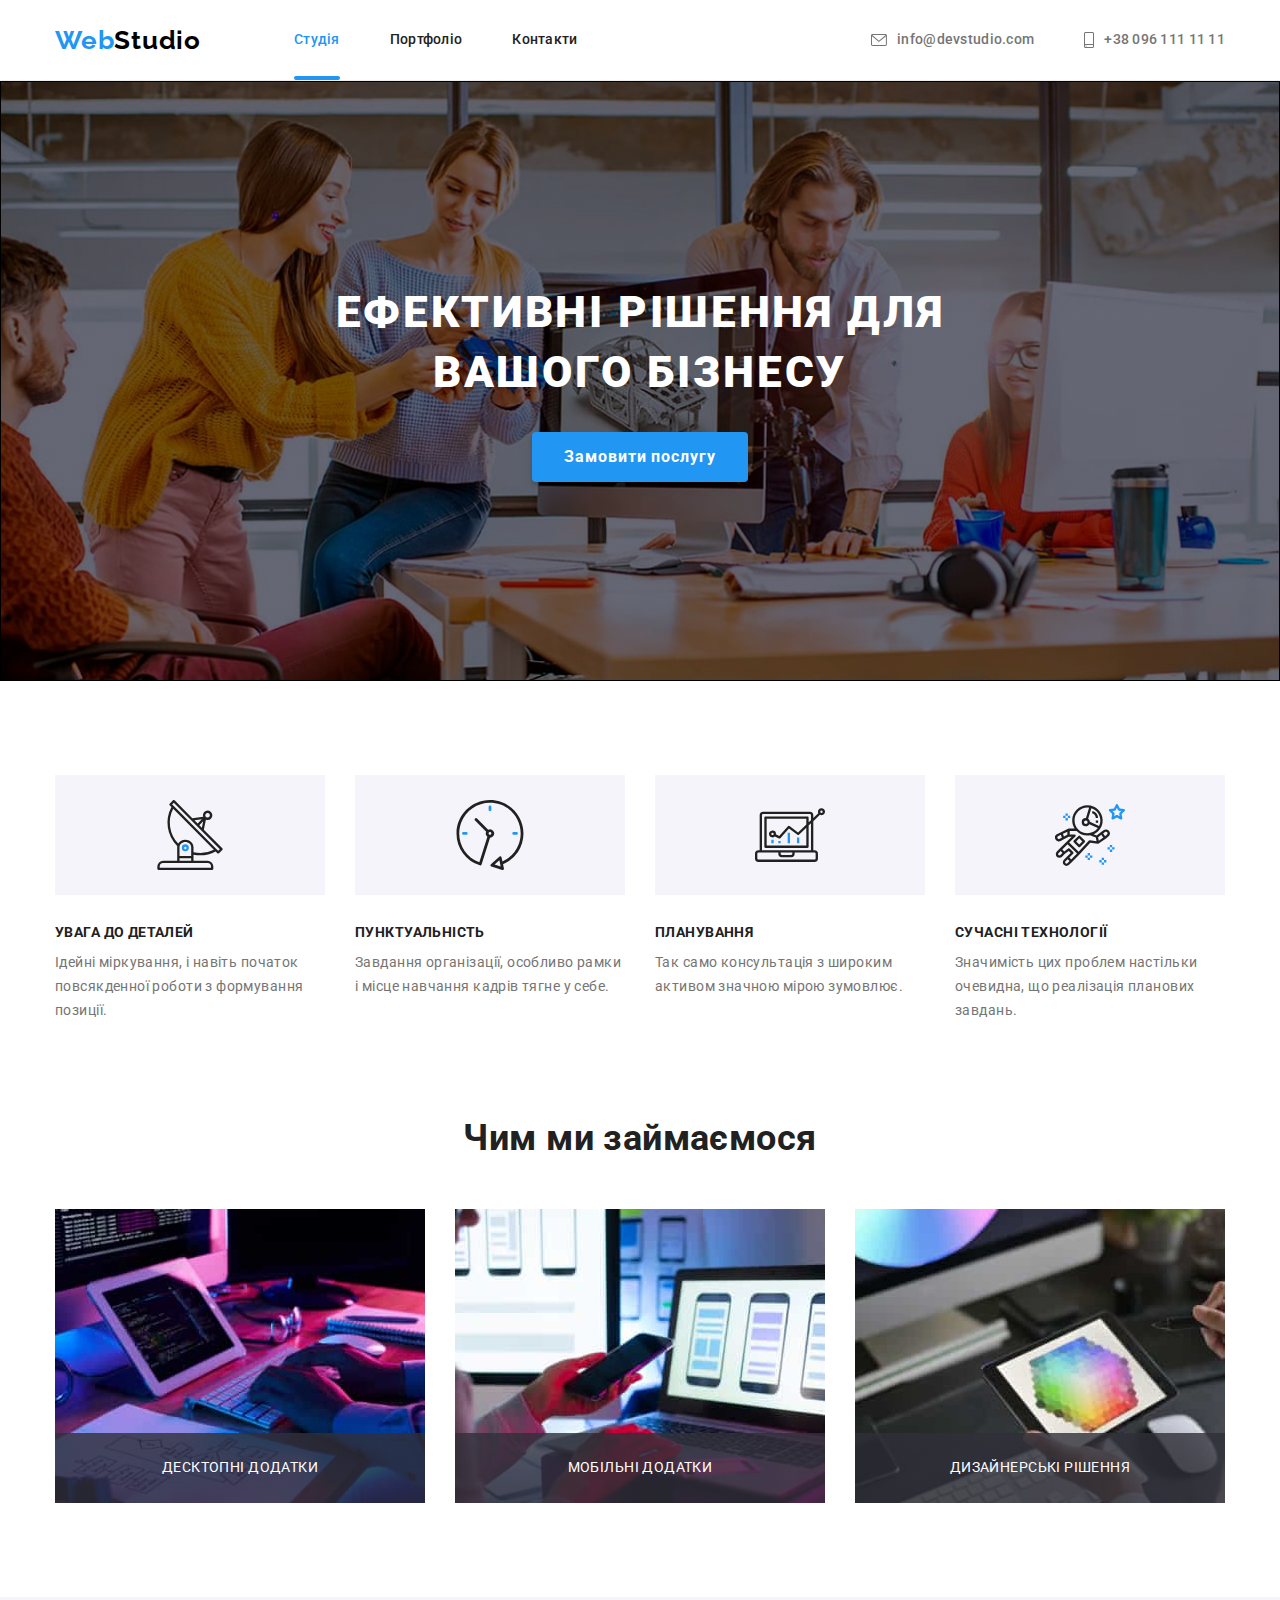
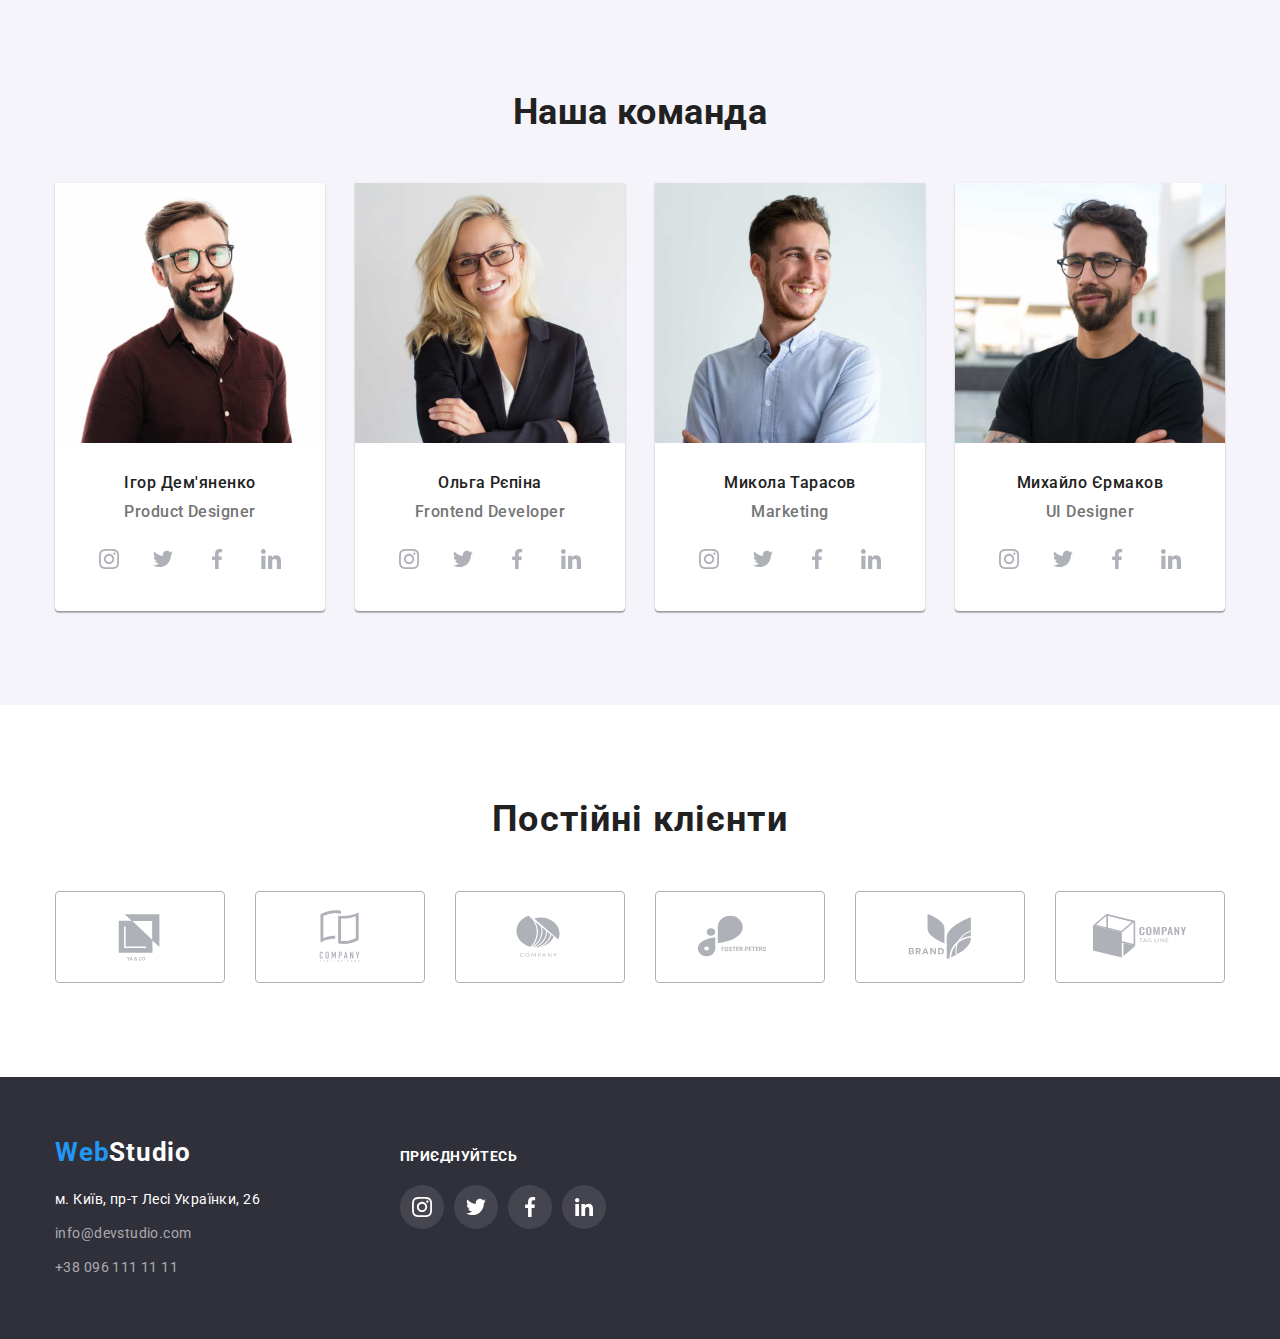
==== commit 5efff6a9: "DZ_5" ====
--- a/index.html
+++ b/index.html
@@ -356,7 +356,7 @@
                     </a></li>
                     <li class="footer-soc-item">
                         <a href="#" class="footer-soc-link link">
-                            <svg width="20" height="20" class="footer-soc-icon">
+                            <svg width="18" height="18" class="footer-soc-icon">
                                 <use href="./images/icons.svg#icon-linkedin"></use>
                             </svg>
                         </a>
--- a/css/style.css
+++ b/css/style.css
@@ -116,6 +116,7 @@
     position: relative;
 
     color: var(--title-text-color);
+    transition: color 250ms linear;
 }
 .header-nav-list .header-link:hover,
 .header-nav-list .header-link:focus {
@@ -132,7 +133,8 @@
     justify-content: center;
     align-items: center;
 
-    color: var(--primary-text-color);   
+    color: var(--primary-text-color);
+    transition: color 250ms linear;   
 }
 .header-contact:hover,
 .header-contact:focus {
@@ -145,6 +147,7 @@
 .contact-icon {
     margin-right: 10px;
     fill: currentColor;
+    transition: fill 250ms linear;
 }
 .current::after {
     position: absolute;
@@ -267,22 +270,8 @@
 }
 .employment-list {
     display: flex;
-
-    position: relative;
-    overflow: hidden;
-}
-.employment-list:hover {
-    transform: translateY(0);
 }
 .employment-list > .employment-item {
-    position: absolute;
-    top: 0;
-    left: 0;
-    width: 100%;
-    height: 100%;
-    transform: translateY(-100%);
-    transition: transform 250ms ease;
-
     width: calc((100% - 60px) / 3);
     margin-top: 0;
     margin-bottom: 0;
@@ -302,6 +291,29 @@
     margin-top: 0;
     margin-bottom: 50px;
 }
+.employment-box {
+    position: relative;
+    top: 0;
+    left: 0;
+    width: 100%;
+}
+.image-label {
+    position: absolute;
+    bottom: 0;
+    padding-top: 27px;
+    padding-bottom: 27px;
+    width: 100%;
+    margin-bottom: 0;
+
+    font-size: 14px;
+    line-height: 1.14;
+    text-align: center;
+    letter-spacing: 0.03em;
+    text-transform: uppercase;
+    
+    color: var(--primary-white-color);
+    background: rgba(47, 48, 58, 0.8);
+    }
 
 /*---------------TEAM---------------*/
 .section-team {
@@ -370,6 +382,7 @@
     justify-content: center;
     align-items: center;
     color: var(--icon-color);
+    transition: background-color 250ms linear, color 250ms linear;
 }
 .team-soc-link:hover {
     background-color: var(--accent-color);
@@ -409,6 +422,7 @@
 .client-item {    
     width: 172px;
     height: 92px;
+    transition: border 1000ms linear;
 }
 .client-item:not(:last-child) {
     margin-right: 30px;
@@ -437,6 +451,7 @@
 }
 .client-icon {
     fill: currentColor;
+    transition: fill 1000ms linear;
 }
 
 /*---------------PORTFOLIO---------------*/
@@ -463,6 +478,7 @@
     color: var(--title-text-color);
     background: var(--background-color_2);
     border-radius: 4px;
+    transition: color 250ms linear, background-color 250ms linear;
 }
 .portfolio-btn:hover,
 .portfolio-btn:focus {
@@ -475,6 +491,31 @@
     padding-right: 24px;
     padding-bottom: 20px;
     padding-left: 24px;
+}
+.portfolio-link:hover .portfolio-cover-text {
+    transform: translateY(0);
+}
+.portfolio-thumb {
+    position: relative;
+    overflow: hidden;
+}
+.portfolio-cover-text {
+    position: absolute;
+    top: 0;
+    margin: 0;
+
+    color: var(--primary-white-color);
+    background-color: var(--accent-color);
+    font-weight: 400;
+    font-size: 18px;
+    line-height: 1.56;
+    letter-spacing: 0.03em;
+    text-align: center;
+
+    padding: 63px 24px;
+    height: 100%;
+    transform: translateY(100%);
+    transition: transform 250ms linear;
 }
 .portfolio-link {
     display: block;
@@ -560,6 +601,7 @@
     line-height: 1.71;
     letter-spacing: 0.03em;
     color: rgba(255, 255, 255, 0.6);
+    transition: color 250ms linear;
 }
 .footer-contact:hover,
 .footer-contact:focus {
@@ -600,6 +642,7 @@
     background-color: rgba(255, 255, 255, 0.1);
     border-radius: 50%;
     color: var(--primary-white-color);
+    transition: background-color 250ms linear;
 }
 .footer-soc-link:hover {
     background-color: var(--accent-color);
@@ -616,40 +659,48 @@
 }
 
 /*---------------MODAL---------------*/
-.backdrop.is-hidden{
-    opacity: 0;
-    pointer-events: none;
-    overflow: visible;
-}
 .backdrop {
     position: fixed;
     top: 0;
-    left: 0;
     width: 100%;
     height: 100%;
     background-color: rgba(0, 0, 0, 0.2);
-    transition: opacity 250ms cubic-bezier(0.4, 0, 0.2, 1);
+    transition: opacity 250ms cubic-bezier(0.4, 0, 0.2, 1), visibility 250ms cubic-bezier(0.4, 0, 0.2, 1);
 }
 .modal{
     position: absolute;
     top: 50%;
     left: 50%;
-    transform: translate(-50%, -50%);
+    transform: translate(-50%, -50%) scale(1) rotate(0);
 
     width: 528px;
-    height: 581px;
+    min-height: 581px;
 
     background-color: var(--primary-white-color);
     box-shadow: 0px 1px 3px rgba(0, 0, 0, 0.12), 0px 1px 1px rgba(0, 0, 0, 0.14), 0px 2px 1px rgba(0, 0, 0, 0.2);
     border-radius: 4px;
+    transition: transform 250ms cubic-bezier(0.4, 0, 0.2, 1);
+}
+.backdrop.is-hidden .modal {
+    transform: translate(-50%, -50%) scale(0) rotate(180deg);
 }
 .modal-close-button {
     position: absolute;
     top: 10px;
     right: 10px;
+    display: flex;
+    align-items: center;
+    justify-content: center;
+     
     width: 30px;
     height: 30px;
+
     background-color: transparent;
     border: 1px solid #999999;
     border-radius: 50%;
+}
+.is-hidden {
+    opacity: 0;
+    visibility: hidden;
+    pointer-events: none;
 }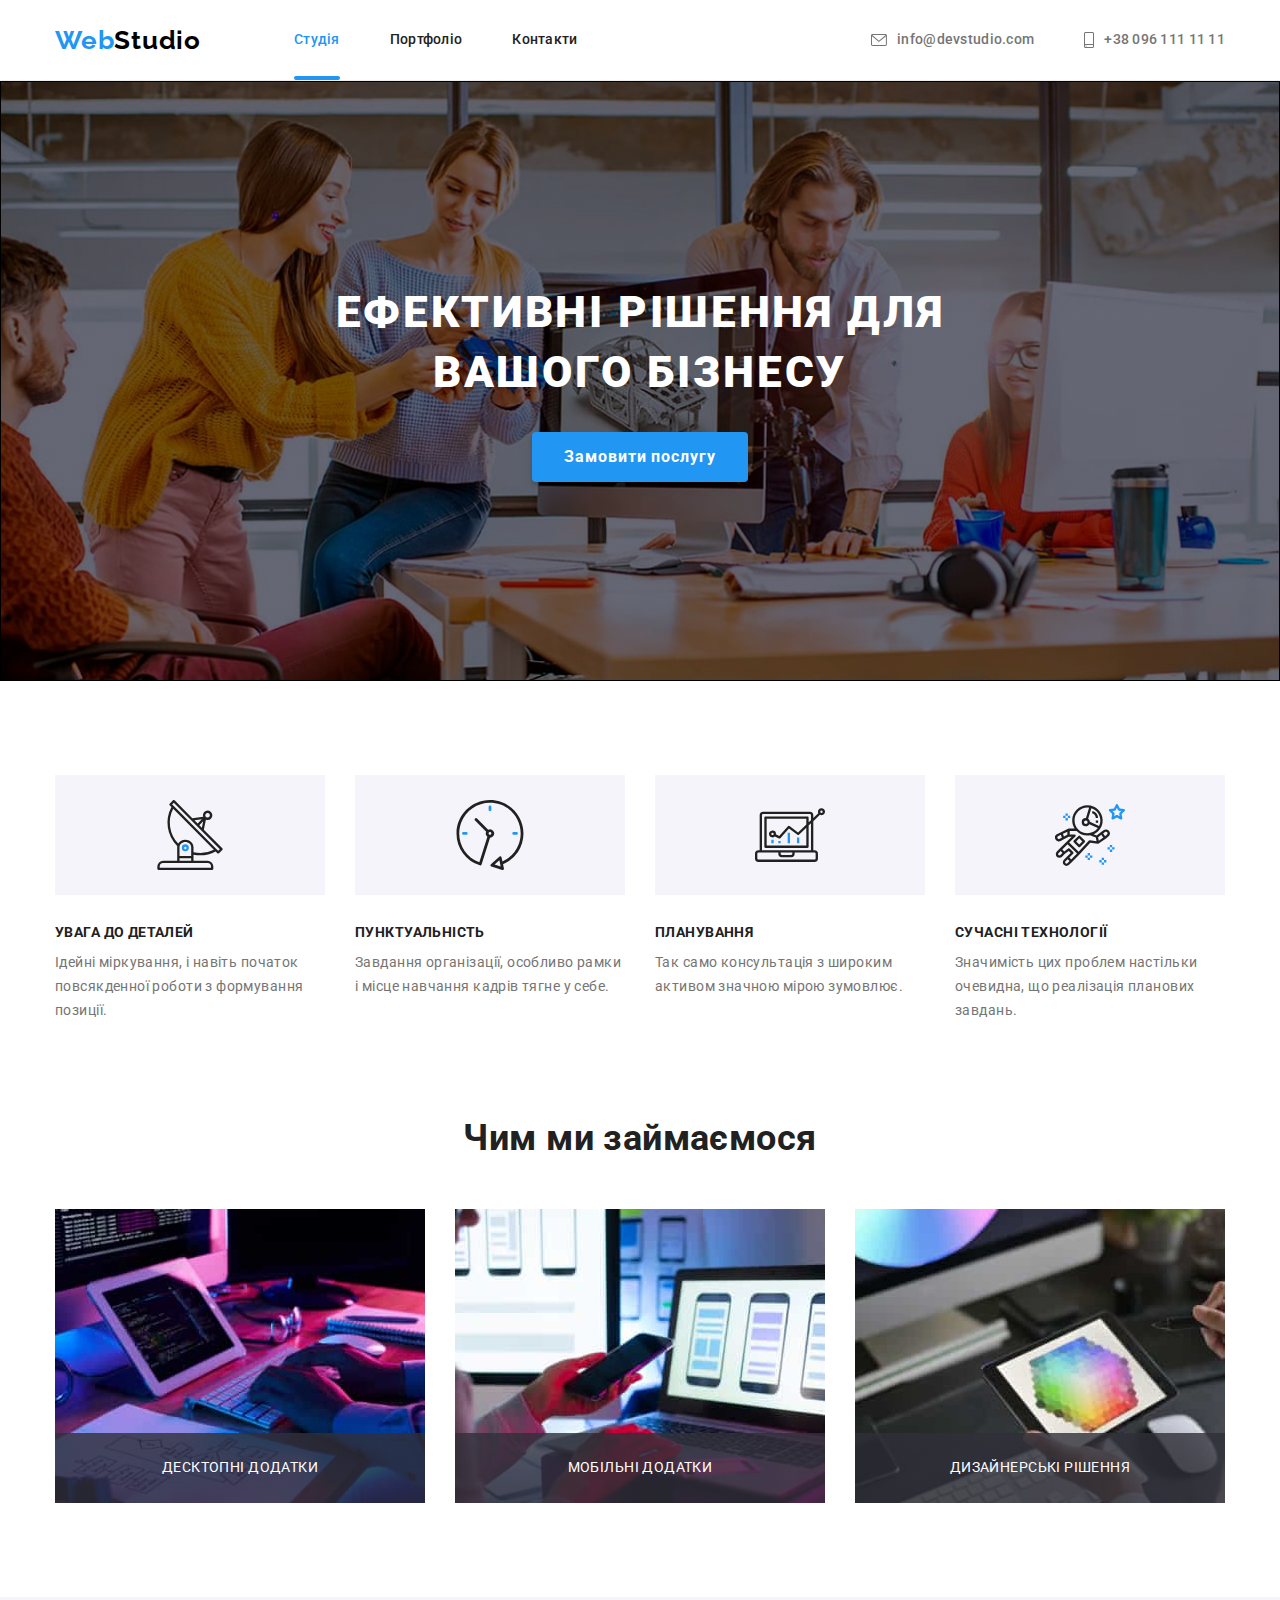
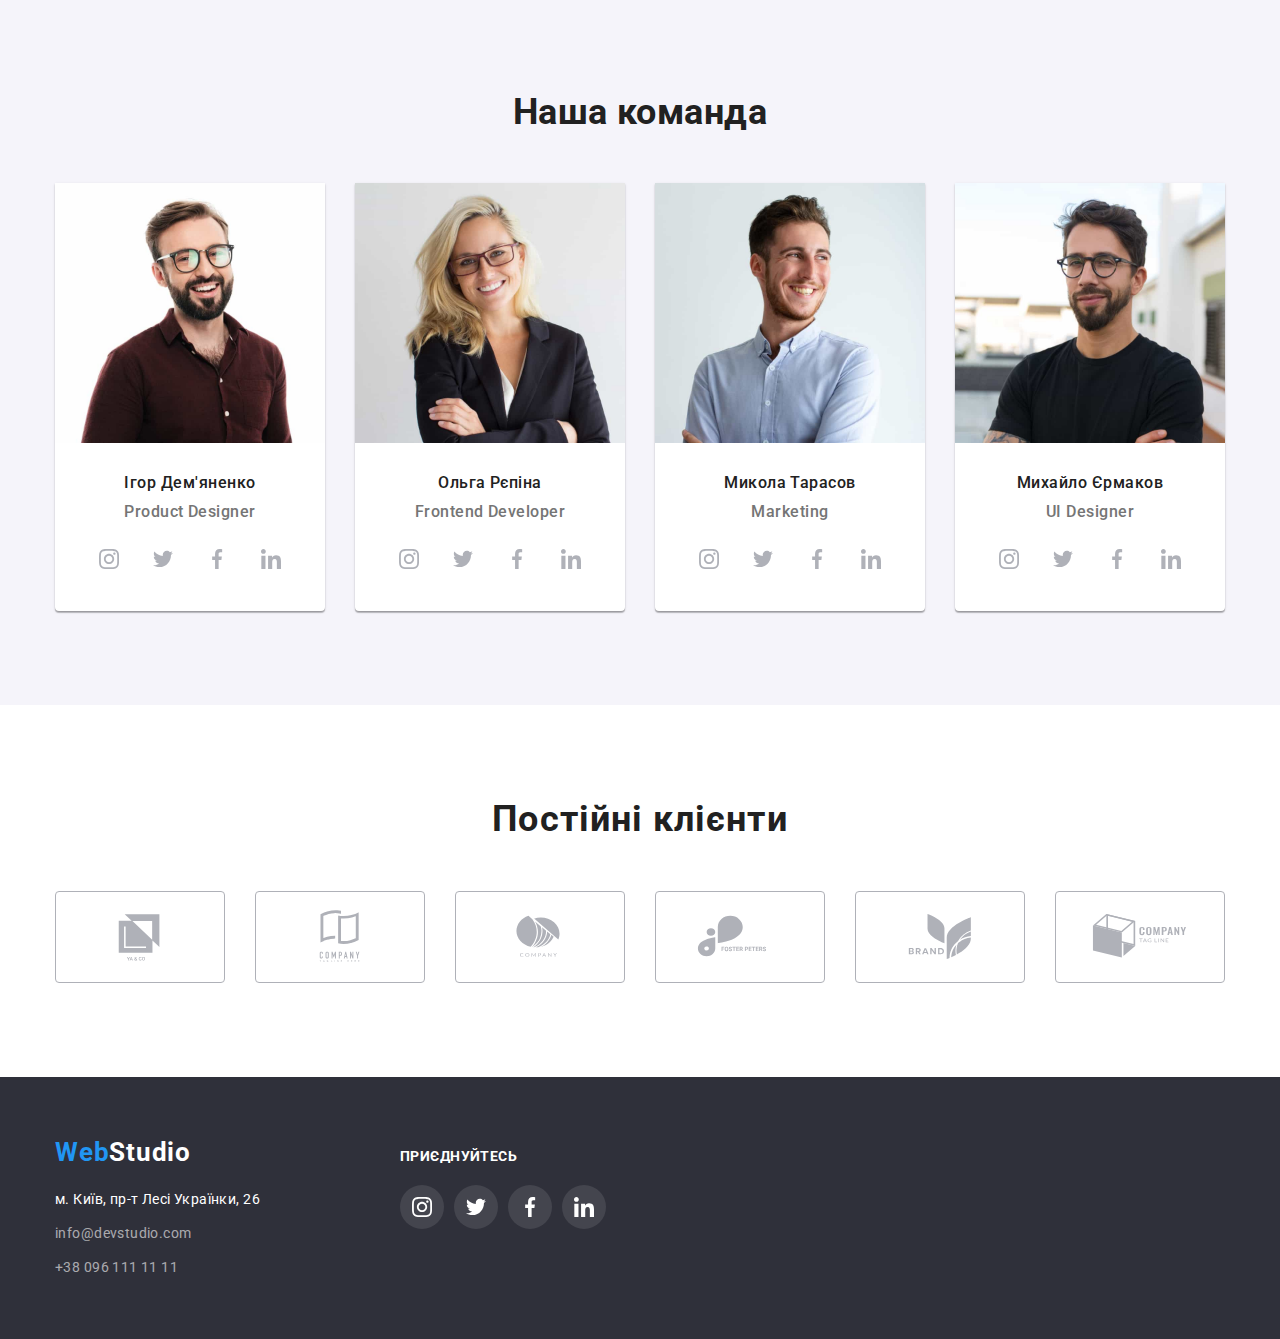
==== commit a272ba20: "DZ_5" ====
--- a/index.html
+++ b/index.html
@@ -356,7 +356,7 @@
                     </a></li>
                     <li class="footer-soc-item">
                         <a href="#" class="footer-soc-link link">
-                            <svg width="18" height="18" class="footer-soc-icon">
+                            <svg width="20" height="20" class="footer-soc-icon">
                                 <use href="./images/icons.svg#icon-linkedin"></use>
                             </svg>
                         </a>
@@ -370,8 +370,8 @@
     <div class="backdrop is-hidden" data-modal>
         <div class="modal">
           <button type="button" class="modal-close-button" data-modal-close>
-            <svg width="20" height="20" class="modal-close-icon">
-              <use href="../Vector.svg"></use>
+            <svg width="18" height="18" class="modal-close-icon">
+              <use href="./images/close-black-18dp_1.svg"></use>
             </svg>
           </button>
         </div>
--- a/css/style.css
+++ b/css/style.css
@@ -199,6 +199,7 @@
     color: var(--primary-white-color);
     background: var(--accent-color);
     box-shadow: 0px 4px 4px rgba(0, 0, 0, 0.15);
+    transition: background-color 250ms linear;
 }
 .hero-btn:hover,
 .hero-btn:focus {
@@ -422,14 +423,9 @@
 .client-item {    
     width: 172px;
     height: 92px;
-    transition: border 1000ms linear;
 }
 .client-item:not(:last-child) {
     margin-right: 30px;
-}
-.client-item:hover,
-.client-item:focus {
-    border: 1px solid var(--accent-color);
 }
 .client-link {
     width: 100%;
@@ -440,6 +436,7 @@
     color: var(--icon-color);
     border: 1px solid var(--icon-color);
     border-radius: 4px;
+    transition: border 250ms linear;
 }
 .client-link:hover,
 .client-link:focus {
@@ -451,7 +448,7 @@
 }
 .client-icon {
     fill: currentColor;
-    transition: fill 1000ms linear;
+    transition: fill 250ms linear;
 }
 
 /*---------------PORTFOLIO---------------*/
@@ -703,4 +700,7 @@
     opacity: 0;
     visibility: hidden;
     pointer-events: none;
+}
+.modal-close-icon {
+    fill: currentColor
 }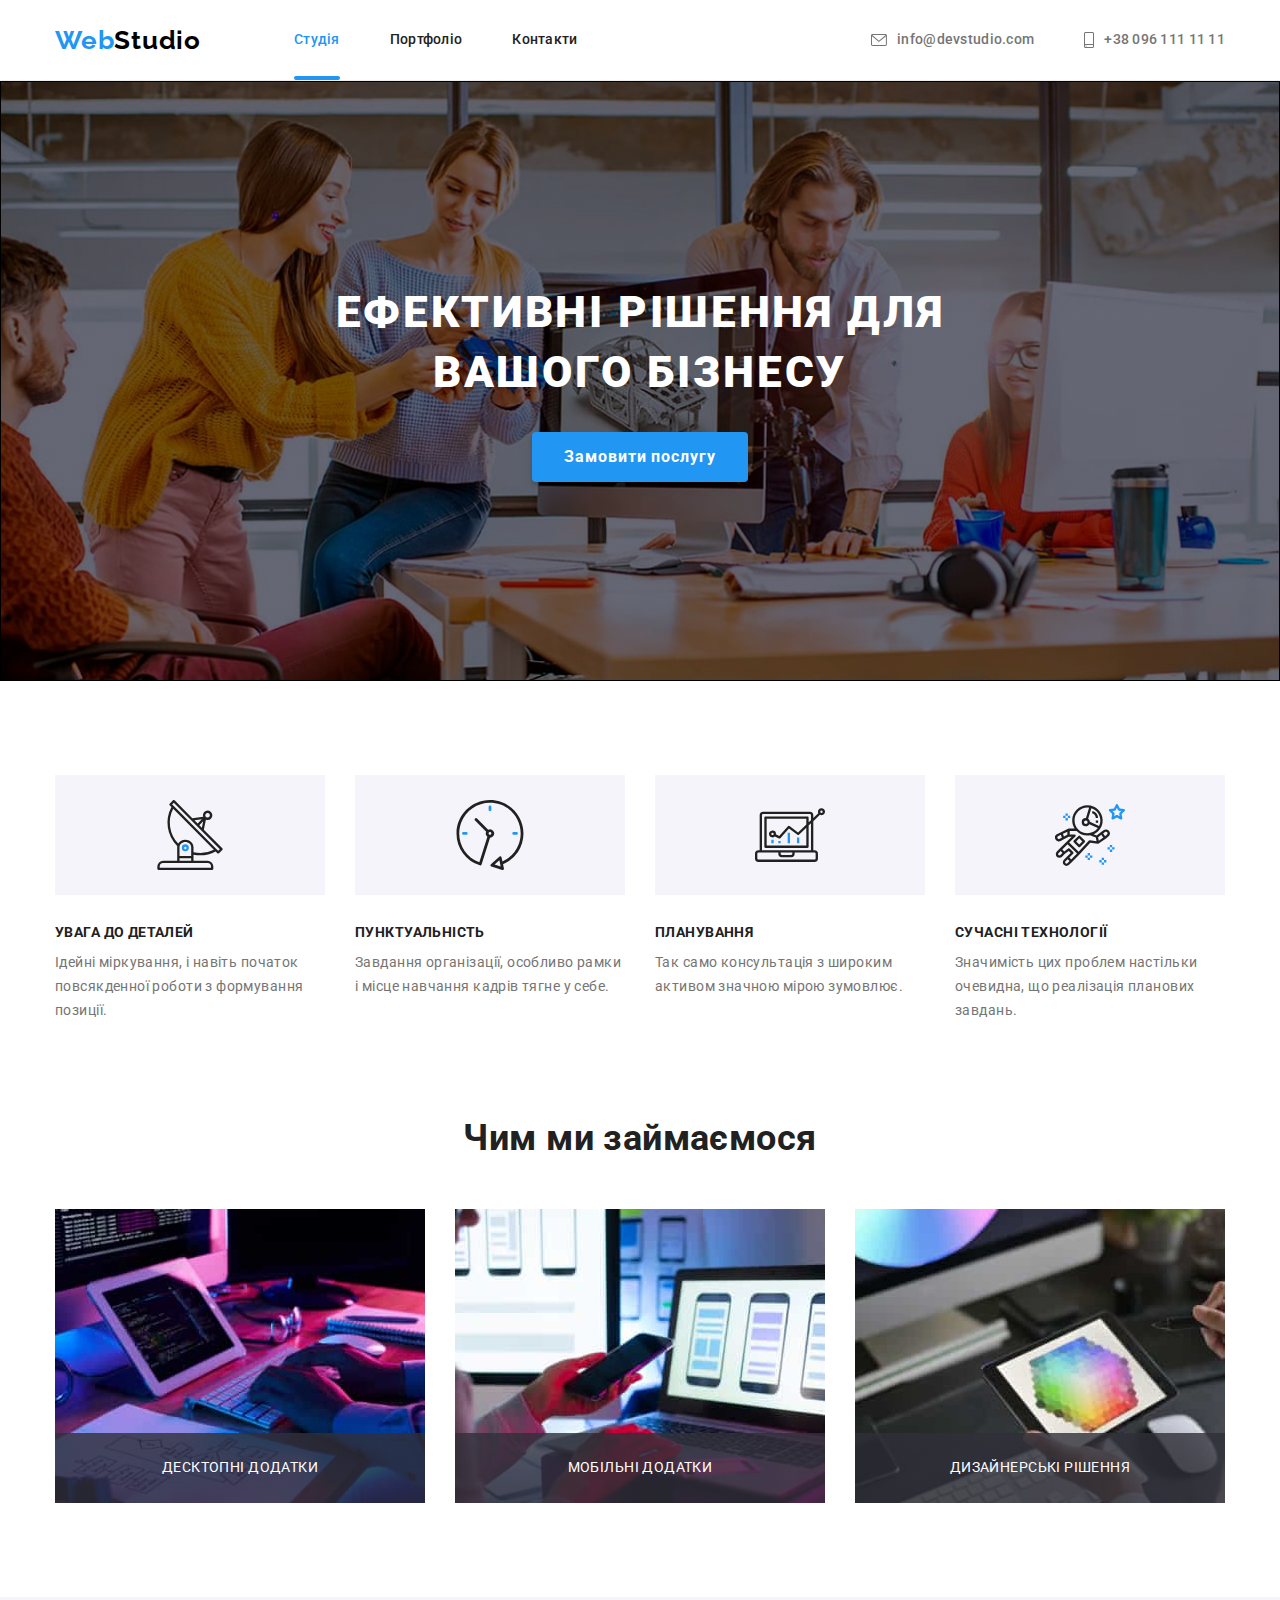
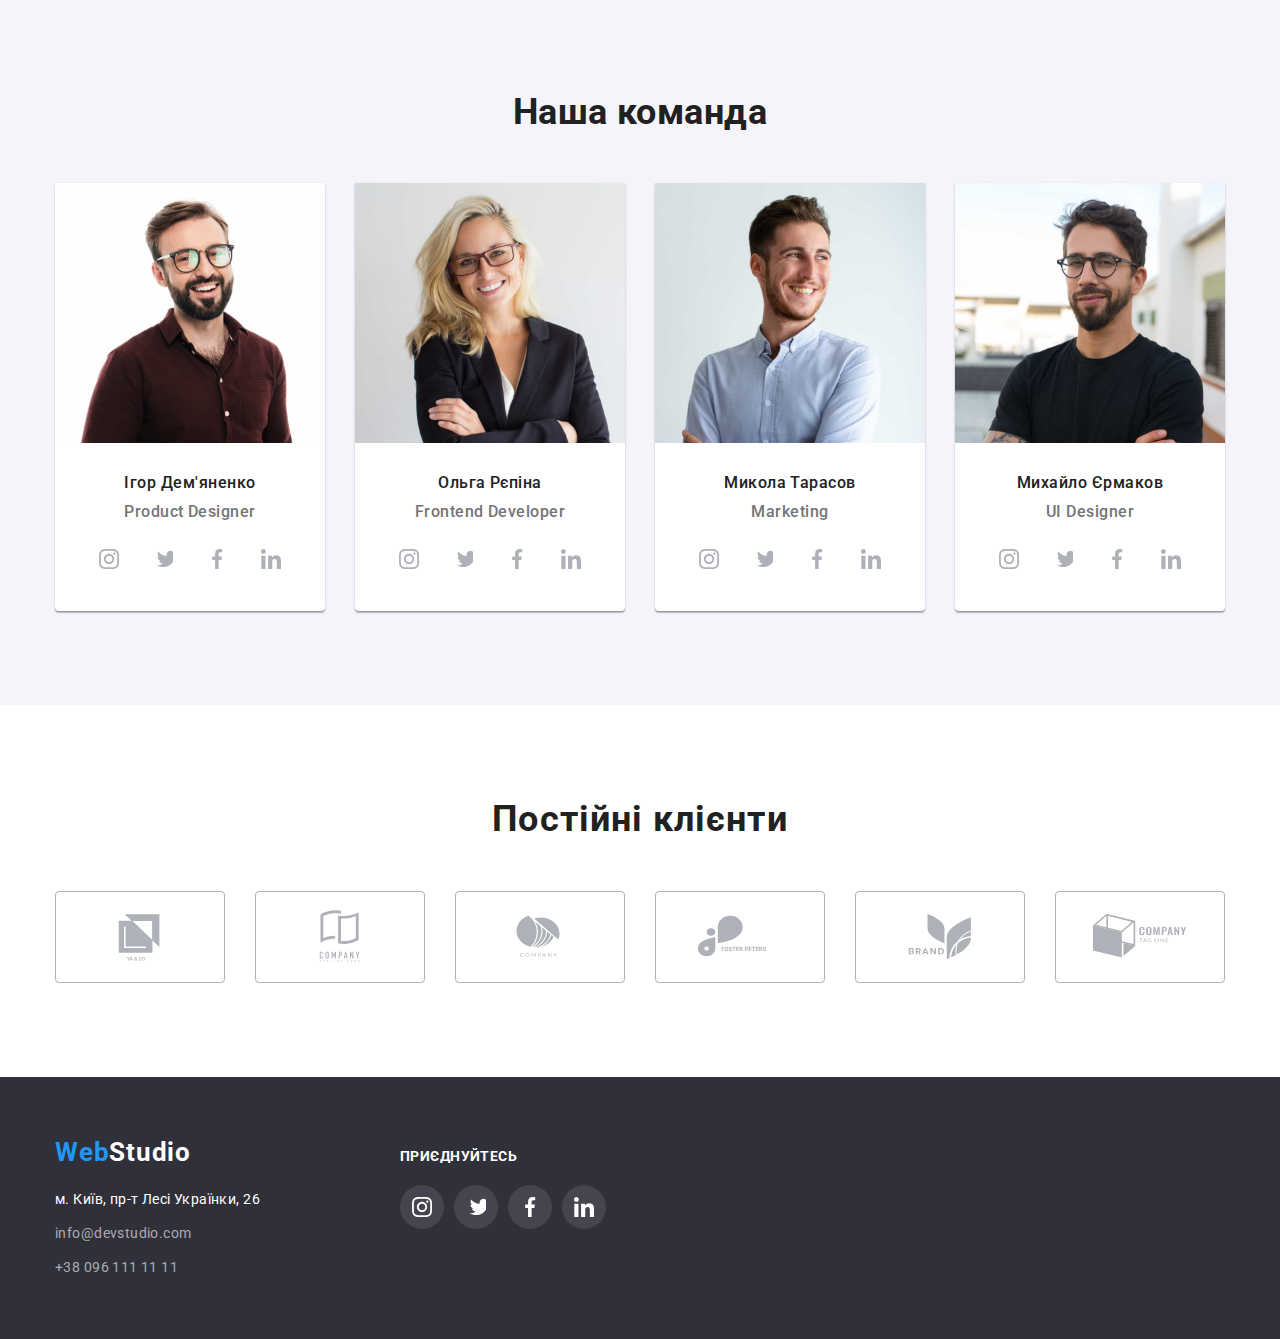
==== commit f259e97f: "DZ_5" ====
--- a/index.html
+++ b/index.html
@@ -371,7 +371,7 @@
         <div class="modal">
           <button type="button" class="modal-close-button" data-modal-close>
             <svg width="18" height="18" class="modal-close-icon">
-              <use href="./images/close-black-18dp_1.svg"></use>
+              <use href="./images/icons.svg#close-black-18dp"></use>
             </svg>
           </button>
         </div>
--- a/css/style.css
+++ b/css/style.css
@@ -681,26 +681,27 @@
 .backdrop.is-hidden .modal {
     transform: translate(-50%, -50%) scale(0) rotate(180deg);
 }
-.modal-close-button {
-    position: absolute;
-    top: 10px;
-    right: 10px;
-    display: flex;
-    align-items: center;
-    justify-content: center;
-     
-    width: 30px;
-    height: 30px;
-
-    background-color: transparent;
-    border: 1px solid #999999;
-    border-radius: 50%;
-}
 .is-hidden {
     opacity: 0;
     visibility: hidden;
     pointer-events: none;
 }
+.modal-close-button {
+    position: absolute;
+    border-radius: 50%;
+    width: 30px;
+    height: 30px;
+    top: 8px;
+    right: 8px;
+    padding: 0;
+    background-color: var(--primary-white-color);
+    border: 1px solid rgba(0, 0, 0, 0.1)
+}
 .modal-close-icon {
-    fill: currentColor
+    padding: 6px;
+    width: 100%;
+    height: 100%;
+    align-items: center;
+    justify-content: center;
+    color: #000000;
 }